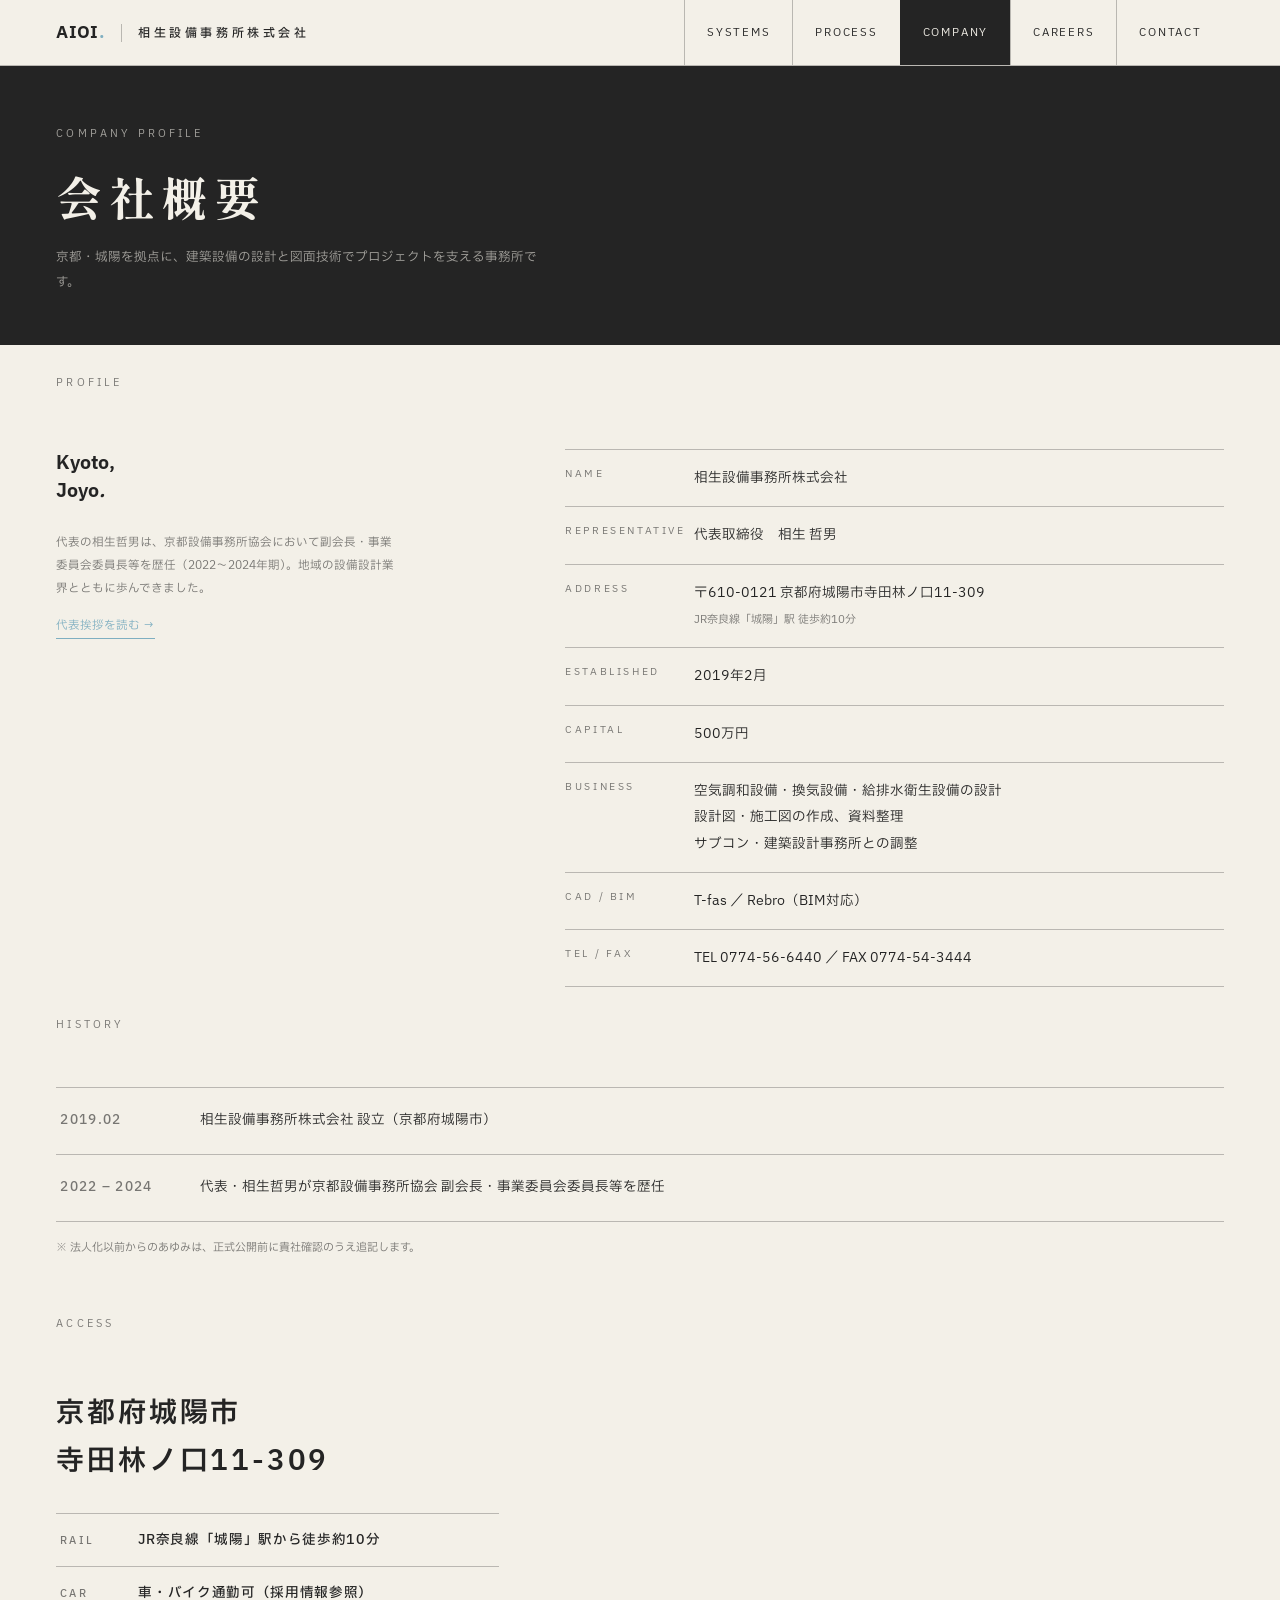
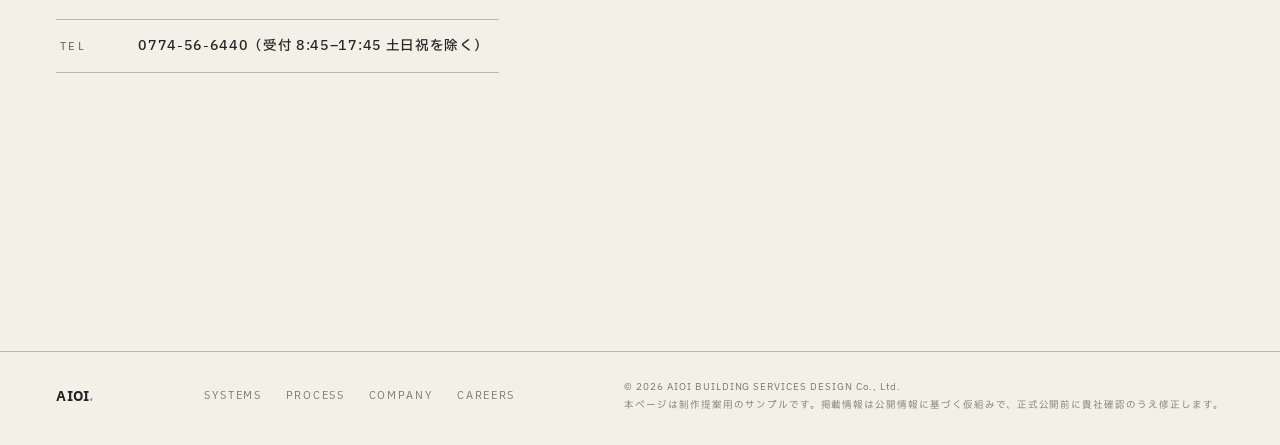
==== company.html @ e4b45ed7 "aioi-setsubi sample site v6.2" ====
<!DOCTYPE html>
<html lang="ja">
<head>
<meta charset="UTF-8">
<meta name="viewport" content="width=device-width, initial-scale=1.0">
<title>会社概要｜相生設備事務所株式会社（京都・城陽）</title>
<meta name="description" content="相生設備事務所株式会社の会社概要・あゆみ・アクセス。空調・換気・給排水衛生設備の設計、設計図・施工図の作成。京都府城陽市、JR奈良線 城陽駅 徒歩約10分。">
<link rel="preconnect" href="https://fonts.googleapis.com">
<link rel="preconnect" href="https://fonts.gstatic.com" crossorigin>
<link href="https://fonts.googleapis.com/css2?family=IBM+Plex+Sans+JP:wght@300;400;500;600;700&family=Shippori+Mincho+B1:wght@700;800&display=swap" rel="stylesheet">
<link rel="icon" href="data:image/svg+xml,%3Csvg xmlns=%27http://www.w3.org/2000/svg%27 viewBox=%270 0 32 32%27%3E%3Crect width=%2732%27 height=%2732%27 fill=%27%23242424%27/%3E%3Ctext x=%2716%27 y=%2722%27 font-family=%27Arial Black%27 font-size=%2716%27 font-weight=%27900%27 fill=%27%23f3f0e8%27 text-anchor=%27middle%27%3EA%3C/text%3E%3C/svg%3E">
<link rel="stylesheet" href="assets/css/style.css">
</head>
<body>

<header class="site-header">
  <a class="brand" href="index.html">
    <span class="brand__mark en">AIOI<i>.</i></span>
    <span class="brand__jp">相生設備事務所株式会社</span>
  </a>
  <nav class="gnav">
    <a href="index.html#systems">SYSTEMS</a>
    <a href="index.html#process">PROCESS</a>
    <a href="company.html" style="background:var(--graphite);color:var(--paper)">COMPANY</a>
    <a href="recruit.html">CAREERS</a>
    <a href="contact.html">CONTACT</a>
  </nav>
  <button class="burger" aria-label="メニュー"><span></span><span></span><span></span></button>
</header>

<!-- ============ ページヘッダー ============ -->
<section class="page-hero">
  <span class="lbl">Company profile</span>
  <h1>会社概要</h1>
  <p>京都・城陽を拠点に、建築設備の設計と図面技術でプロジェクトを支える事務所です。</p>
</section>

<!-- ============ 概要テーブル ============ -->
<section class="sec">
  <div class="sec__head">
    <span class="lbl">Profile</span>
  </div>
  <div class="company__cols" style="padding-top:clamp(30px,4.5vh,52px)">
    <div>
      <h3>Kyoto,<br>Joyo<i>.</i></h3>
      <p class="company__note">代表の相生哲男は、京都設備事務所協会において副会長・事業委員会委員長等を歴任（2022〜2024年期）。地域の設備設計業界とともに歩んできました。</p>
      <p class="company__note" style="margin-top:14px"><a href="message.html" class="tx-link">代表挨拶を読む →</a></p>
    </div>
    <table class="ctable">
      <tr><th>Name</th><td>相生設備事務所株式会社</td></tr>
      <tr><th>Representative</th><td>代表取締役　相生 哲男</td></tr>
      <tr><th>Address</th><td>〒610-0121 京都府城陽市寺田林ノ口11-309<br><small>JR奈良線「城陽」駅 徒歩約10分</small></td></tr>
      <tr><th>Established</th><td>2019年2月</td></tr>
      <tr><th>Capital</th><td>500万円</td></tr>
      <tr><th>Business</th><td>空気調和設備・換気設備・給排水衛生設備の設計<br>設計図・施工図の作成、資料整理<br>サブコン・建築設計事務所との調整</td></tr>
      <tr><th>CAD / BIM</th><td>T-fas ／ Rebro（BIM対応）</td></tr>
      <tr><th>Tel / Fax</th><td>TEL 0774-56-6440 ／ FAX 0774-54-3444</td></tr>
    </table>
  </div>
</section>

<!-- ============ あゆみ ============ -->
<section class="sec">
  <div class="sec__head">
    <span class="lbl">History</span>
  </div>
  <div class="history">
    <div><b>2019.02</b><span>相生設備事務所株式会社 設立（京都府城陽市）</span></div>
    <div><b>2022 – 2024</b><span>代表・相生哲男が京都設備事務所協会 副会長・事業委員会委員長等を歴任</span></div>
  </div>
  <p class="yoko__note">※ 法人化以前からのあゆみは、正式公開前に貴社確認のうえ追記します。</p>
</section>

<!-- ============ アクセス ============ -->
<section class="sec">
  <div class="sec__head">
    <span class="lbl">Access</span>
  </div>
  <div class="access">
    <div>
      <h3 class="access__ttl">京都府城陽市<br>寺田林ノ口11-309</h3>
      <div class="pos__list">
        <div><b>RAIL</b><span>JR奈良線「城陽」駅から徒歩約10分</span></div>
        <div><b>CAR</b><span>車・バイク通勤可（採用情報参照）</span></div>
        <div><b>TEL</b><span>0774-56-6440（受付 8:45–17:45 土日祝を除く）</span></div>
      </div>
    </div>
    <div class="access__map">
      <iframe src="https://www.google.com/maps?q=%E4%BA%AC%E9%83%BD%E5%BA%9C%E5%9F%8E%E9%99%BD%E5%B8%82%E5%AF%BA%E7%94%B0%E6%9E%97%E3%83%8E%E5%8F%A311-309&output=embed" loading="lazy" title="相生設備事務所株式会社 地図" referrerpolicy="no-referrer-when-downgrade"></iframe>
    </div>
  </div>
</section>

<footer class="site-footer">
  <span class="brand__mark en">AIOI<i>.</i></span>
  <nav>
    <a href="index.html#systems">SYSTEMS</a>
    <a href="index.html#process">PROCESS</a>
    <a href="company.html">COMPANY</a>
    <a href="recruit.html">CAREERS</a>
  </nav>
  <p class="copy">© 2026 AIOI BUILDING SERVICES DESIGN Co., Ltd.<br>本ページは制作提案用のサンプルです。掲載情報は公開情報に基づく仮組みで、正式公開前に貴社確認のうえ修正します。</p>
</footer>

<script src="assets/js/main.js" defer></script>
</body>
</html>
---- assets/css/style.css ----
/* =========================================================
   相生設備事務所株式会社 — v2 デザインシステム
   方向: Japanese Engineering × Swiss Editorial × BIM Visualization
   3色制約: Graphite / Warm White / Steel Blue（装飾色の追加禁止）
   詳細: .website-workflow/DESIGN_DIRECTION.md
   ========================================================= */
:root{
  --graphite:#242424;
  --paper:#f3f0e8;
  --steel:#7fafc1;
  --ink-60:rgba(36,36,36,.6);
  --ink-30:rgba(36,36,36,.28);
  --paper-60:rgba(243,240,232,.62);
  --paper-25:rgba(243,240,232,.22);
  --hair:1px solid var(--ink-30);
  --hair-dark:1px solid var(--paper-25);
  --pad:clamp(24px,4.4vw,64px);
  --sans:'IBM Plex Sans JP',sans-serif;
  --min:'Shippori Mincho B1',serif;
}
*{margin:0;padding:0;box-sizing:border-box}
html{scroll-behavior:smooth}
body{
  font-family:var(--sans);
  background:var(--paper); color:var(--graphite);
  -webkit-font-smoothing:antialiased;
}
a{text-decoration:none; color:inherit}
img{max-width:100%; display:block}
.en{font-family:var(--sans)}
.mono{font-family:var(--sans)}
.min{font-family:var(--min)}

/* マイクロラベル（無機質・等幅） */
.lbl{
  font-family:var(--sans);
  font-size:10.5px; letter-spacing:.3em; text-transform:uppercase;
  color:var(--ink-60);
}
.dark .lbl{color:var(--paper-60)}

/* =========================================================
   ヘッダー
   ========================================================= */
.site-header{
  position:sticky; top:0; z-index:60;
  background:var(--paper); border-bottom:var(--hair);
  display:flex; align-items:stretch; justify-content:space-between;
  padding:0 var(--pad);
}
.site-header .brand{
  display:flex; align-items:center; gap:16px; padding:20px 0;
}
.brand__mark{
  font-family:var(--sans); font-weight:700; font-size:17px; letter-spacing:.02em;
}
.brand__mark i{font-style:normal; color:var(--steel)}
.brand__jp{font-size:12px; font-weight:500; letter-spacing:.3em; border-left:var(--hair); padding-left:16px}
.gnav{display:flex; align-items:stretch}
.gnav a{
  display:flex; align-items:center; padding:0 22px;
  font-family:var(--sans); font-size:11px; letter-spacing:.16em;
  border-left:var(--hair);
  transition:background .25s,color .25s;
}
.gnav a:hover{background:var(--graphite); color:var(--paper)}
.burger{display:none}

/* =========================================================
   FV — 左巨大タイポ × 右BIMモデル
   ========================================================= */
.hero{
  background:var(--graphite); color:var(--paper);
  display:grid; grid-template-columns:minmax(0,53fr) minmax(0,47fr);
  min-height:min(92vh,860px); position:relative; overflow:hidden;
}
.hero__copy{
  padding:clamp(48px,7vh,84px) 0 40px var(--pad);
  display:flex; flex-direction:column; position:relative; z-index:2;
}
.hero__meta{display:flex; gap:28px; margin-bottom:auto}
.hero__meta span{font-family:var(--sans); font-size:10.5px; letter-spacing:.24em; color:var(--paper-60)}
.hero__title{
  font-family:var(--min); font-weight:700;
  font-size:clamp(36px,4.8vw,72px); line-height:1.42; letter-spacing:.14em;
  margin:18px 0 0;
}
.hero__title .line{display:block; overflow:hidden}
.hero__title .line>span{display:block; transform:translateY(112%); animation:lineUp 1s cubic-bezier(.16,.8,.24,1) forwards}
.hero__title .line:nth-child(1)>span{animation-delay:.15s}
.hero__title .line:nth-child(2)>span{animation-delay:.3s}
.hero__title .line:nth-child(3)>span{animation-delay:.45s}
.hero__title em{font-style:normal; color:var(--steel)}
.hero__desc{
  margin-top:20px; font-size:13px; line-height:2.1; color:var(--paper-60); max-width:34em;
  opacity:0; animation:rise .9s .95s cubic-bezier(.2,.6,.2,1) forwards;
}
.hero__links{
  margin-top:auto; padding-top:40px; display:flex; gap:44px;
  opacity:0; animation:rise .9s 1.1s cubic-bezier(.2,.6,.2,1) forwards;
}
.hero__links a{
  font-family:var(--sans); font-size:12px; letter-spacing:.2em;
  padding-bottom:8px; border-bottom:1px solid var(--paper);
  transition:color .25s,border-color .25s;
}
.hero__links a:hover{color:var(--steel); border-color:var(--steel)}
/* 右: BIMモデル */
.hero__model{
  position:relative; border-left:var(--hair-dark);
  display:flex; align-items:center; justify-content:center; overflow:hidden;
}
.hero__model img{
  width:112%; max-width:none; will-change:transform;
  transition:transform .25s ease-out;
}
.hero__model .cap{
  position:absolute; left:26px; bottom:22px;
  font-family:var(--sans); font-size:10px; letter-spacing:.26em;
  color:var(--paper-60); text-transform:uppercase;
}
/* レイヤーラベル（分解サイクル） */
.layers{
  position:absolute; right:26px; top:50%; transform:translateY(-50%);
  display:flex; flex-direction:column; gap:16px; text-align:right; z-index:3;
}
.layers span{
  font-family:var(--sans); font-size:10px; letter-spacing:.3em;
  color:var(--paper-25); transition:color .8s;
}
.layers span:nth-child(1){animation-delay:0s}
.layers span:nth-child(2){animation-delay:2s}
.layers span:nth-child(3){animation-delay:4s}
.layers span:nth-child(4){animation-delay:6s}
.layers span:nth-child(5){animation-delay:8s}
@keyframes layerOn{
  0%,18%{color:var(--steel)}
  22%,100%{color:var(--paper-25)}
}
@keyframes lineUp{to{transform:none}}
@keyframes rise{from{opacity:0; transform:translateY(24px)} to{opacity:1; transform:none}}

/* =========================================================
   マーキー（無機質データ帯）
   ========================================================= */
.marquee{
  border-bottom:var(--hair); overflow:hidden; white-space:nowrap;
  padding:16px 0; background:var(--paper);
}
.marquee__track{display:inline-block; animation:marq 36s linear infinite}
.marquee span{
  font-family:var(--sans); font-size:11.5px; letter-spacing:.3em;
  text-transform:uppercase; color:var(--ink-60); padding:0 34px;
}
.marquee i{font-style:normal; color:var(--steel)}
@keyframes marq{to{transform:translateX(-50%)}}

/* =========================================================
   セクション共通（編集レイアウト）
   ========================================================= */
.sec{padding:0 var(--pad)}
.sec__head{
  display:flex; justify-content:space-between; align-items:baseline;
  padding:30px 0 18px;
}

/* =========================================================
   SYSTEMS — カード廃止・巨大タイポ行
   ========================================================= */
.sysrow{
  display:grid; grid-template-columns:110px minmax(0,1fr) minmax(0,38%);
  gap:24px; align-items:baseline;
  padding:clamp(30px,4.5vh,52px) 0; border-bottom:var(--hair);
  position:relative; transition:background .3s,color .3s; cursor:default;
}
.sysrow .no{font-family:var(--sans); font-size:13px; letter-spacing:.14em; color:var(--ink-60); transition:color .3s}
.sysrow .name{min-width:0}
.sysrow .name b{
  display:block; font-family:var(--sans); font-weight:600;
  font-size:clamp(30px,4vw,58px); line-height:1.05; letter-spacing:.01em;
}
.sysrow .name > span{
  display:inline-block; margin-top:12px;
  font-family:var(--sans); font-weight:500; font-size:13.5px; letter-spacing:.3em;
}
.sysrow .desc{font-size:13px; line-height:2.05; color:var(--ink-60); transition:color .3s}
.sysrow:hover{background:var(--graphite); color:var(--paper)}
.sysrow:hover .no{color:var(--steel)}
.sysrow:hover .desc{color:var(--paper-60)}
/* hover時の系統線 */
.sysrow svg{
  position:absolute; right:calc(38% + 40px); top:50%; transform:translateY(-50%);
  width:180px; height:60px; opacity:0; transition:opacity .35s;
  pointer-events:none;
}
.sysrow:hover svg{opacity:1}
.sysrow svg path,.sysrow svg circle{fill:none; stroke:var(--steel); stroke-width:1.3}

/* =========================================================
   FACTS — 無機質データグリッド（黒帯）
   ========================================================= */
.facts{background:var(--graphite); color:var(--paper)}
.facts__grid{
  display:grid; grid-template-columns:repeat(4,1fr);
}
.fact{
  border-right:var(--hair-dark); padding:clamp(30px,4.5vh,50px) 26px clamp(34px,5vh,56px) 0;
  margin-right:26px;
}
.fact:last-child{border-right:none; margin-right:0}
.fact .k{font-family:var(--sans); font-size:10px; letter-spacing:.3em; text-transform:uppercase; color:var(--paper-60)}
.fact .v{
  margin-top:22px; font-family:var(--sans); font-weight:600;
  font-size:clamp(22px,2.2vw,32px); line-height:1.15; letter-spacing:0;
}
.fact .v i{font-style:normal; color:var(--steel)}
.fact .s{margin-top:12px; font-size:11.5px; line-height:1.9; color:var(--paper-60)}

/* =========================================================
   POSITION — 連携図（モノクロ罫線）
   ========================================================= */
.pos{padding-bottom:clamp(50px,7vh,90px)}
.pos__cols{display:grid; grid-template-columns:minmax(0,1fr) minmax(0,1fr); gap:70px; padding-top:clamp(34px,5vh,60px)}
.pos__text h3{
  font-family:var(--sans); font-weight:600;
  font-size:clamp(24px,2.4vw,34px); letter-spacing:.1em; line-height:1.7;
}
.pos__text p{margin-top:22px; font-size:13px; line-height:2.15; color:var(--ink-60); max-width:36em}
.pos__list{margin-top:34px}
.pos__list div{
  display:flex; gap:22px; align-items:baseline;
  border-top:var(--hair); padding:16px 4px;
}
.pos__list div:last-child{border-bottom:var(--hair)}
.pos__list b{font-family:var(--sans); font-weight:500; font-size:10.5px; letter-spacing:.2em; color:var(--ink-60); width:56px; flex:none}
.pos__list span{font-size:13.5px; font-weight:500; letter-spacing:.05em}
/* diagram */
.diagram{padding-top:8px}
.diagram__row{display:flex; align-items:center; justify-content:center}
.diagram__node{
  border:var(--hair); padding:15px 24px; white-space:nowrap;
  font-family:var(--sans); font-size:11px; letter-spacing:.14em; color:var(--ink-60);
}
.diagram__node--main{
  border:1.5px solid var(--graphite); color:var(--graphite);
  font-family:var(--sans); font-weight:600; font-size:15px; letter-spacing:.1em;
  padding:22px 30px;
}
.diagram__node--main small{
  display:block; font-family:var(--sans); font-weight:400; font-size:9px;
  letter-spacing:.24em; color:var(--steel); margin-top:8px; text-transform:uppercase;
}
.diagram__wire-v{width:1px; height:40px; background:var(--ink-30); margin:0 auto; position:relative}
.diagram__wire-h{flex:1; max-width:96px; height:1px; background:var(--ink-30); position:relative}
.diagram__wire-v::after,.diagram__wire-h::after{
  content:""; position:absolute; width:7px; height:7px; border-radius:50%; background:var(--steel);
}
.diagram__wire-v::after{left:-3px; bottom:-3.5px}
.diagram__wire-h::after{right:-3.5px; top:-3px}
.diagram__wire-h.rev::after{left:-3.5px; right:auto}

/* =========================================================
   PHOTO BAND — 詩的コピーはサイトでここ1箇所だけ
   ========================================================= */
.band{
  position:relative; min-height:520px; display:flex; align-items:flex-end;
  background:
    linear-gradient(15deg, rgba(36,36,36,.82) 0%, rgba(36,36,36,.35) 55%, rgba(36,36,36,.15) 100%),
    url('../img/school-gym.jpg') center/cover no-repeat var(--graphite);
  color:var(--paper);
}
.band__inner{padding:0 var(--pad) clamp(44px,6vh,70px)}
.band__inner .lbl{color:var(--paper-60)}
.band h2{
  margin-top:20px; font-family:var(--min); font-weight:800;
  font-size:clamp(26px,3.3vw,46px); line-height:1.65; letter-spacing:.06em;
}
.band h2 i{font-style:normal; color:var(--steel)}
.band p{margin-top:16px; font-size:12.5px; line-height:2; color:var(--paper-60); max-width:44em}

/* =========================================================
   COMPANY — 編集テーブル
   ========================================================= */
.company{padding-bottom:clamp(50px,7vh,90px)}
.company__cols{display:grid; grid-template-columns:minmax(0,2fr) minmax(0,3fr); gap:70px; padding-top:clamp(34px,5vh,60px)}
.company h3{
  font-family:var(--sans); font-weight:600;
  font-size:clamp(24px,2.8vw,40px); line-height:1.15; letter-spacing:.01em;
}
.company h3 i{font-style:normal; color:var(--steel)}
.company__note{margin-top:26px; font-size:11.5px; line-height:2; color:var(--ink-60); max-width:30em}
.ctable{width:100%; border-collapse:collapse}
.ctable tr{border-bottom:var(--hair)}
.ctable tr:first-child{border-top:var(--hair)}
.ctable th{
  text-align:left; width:12em; padding:16px 8px 16px 0; vertical-align:top;
  font-family:var(--sans); font-weight:400; font-size:10px; letter-spacing:.26em;
  text-transform:uppercase; color:var(--ink-60);
}
.ctable td{padding:15px 0; font-size:13.5px; line-height:1.95}
.ctable td small{color:var(--ink-60); font-size:11px}

/* =========================================================
   RECRUIT BRIDGE — 巨大数字（黒帯・steelのみ）
   ========================================================= */
.recruit-b{background:var(--graphite); color:var(--paper)}
.recruit-b__inner{
  display:grid; grid-template-columns:minmax(0,3fr) minmax(0,2fr); gap:60px;
  align-items:end; padding:clamp(44px,6vh,74px) 0 clamp(48px,7vh,84px);
}
.big-stat b{
  display:block; font-family:var(--sans); font-weight:300;
  font-size:clamp(60px,7vw,104px); line-height:1; letter-spacing:.02em;
}
.big-stat b i{font-style:normal; color:var(--steel)}
.big-stat em{
  font-style:normal; display:block; margin-top:10px;
  font-size:12px; letter-spacing:.34em; color:var(--paper-60);
}
.big-stat > span{
  display:block; margin-top:18px; font-family:var(--sans); font-weight:500;
  font-size:15px; letter-spacing:.24em;
}
.recruit-b__side .row{
  display:flex; justify-content:space-between; align-items:baseline;
  border-top:var(--hair-dark); padding:15px 2px;
}
.recruit-b__side .row:last-of-type{border-bottom:var(--hair-dark)}
.recruit-b__side .row b{font-family:var(--sans); font-weight:500; font-size:14px; letter-spacing:.06em}
.recruit-b__side .row span{font-size:11px; color:var(--paper-60); letter-spacing:.14em}
.recruit-b__side a{
  display:inline-block; margin-top:30px;
  font-family:var(--sans); font-size:12px; letter-spacing:.2em;
  border-bottom:1px solid var(--steel); color:var(--steel); padding-bottom:8px;
}
.recruit-b__side a:hover{color:var(--paper); border-color:var(--paper)}

/* =========================================================
   CONTACT + FOOTER
   ========================================================= */
.contact{padding-bottom:clamp(50px,7vh,80px)}
.contact__inner{display:flex; justify-content:space-between; align-items:flex-end; gap:50px; flex-wrap:wrap; padding-top:clamp(34px,5vh,60px)}
.contact h3{
  font-family:var(--sans); font-weight:600;
  font-size:clamp(26px,3vw,40px); letter-spacing:.08em; line-height:1.6;
}
.contact .tel{
  font-family:var(--sans); font-weight:600; font-size:clamp(30px,3.6vw,50px); letter-spacing:.02em;
}
.contact .tel-sub{margin-top:12px; font-family:var(--sans); font-size:10.5px; letter-spacing:.2em; color:var(--ink-60); line-height:2.1}
.site-footer{
  border-top:var(--hair); padding:26px var(--pad) 30px;
  display:flex; justify-content:space-between; align-items:center; gap:22px; flex-wrap:wrap;
}
.site-footer .brand__mark{font-size:14px}
.site-footer nav{display:flex; gap:24px}
.site-footer nav a{font-family:var(--sans); font-size:10.5px; letter-spacing:.16em; color:var(--ink-60)}
.site-footer nav a:hover{color:var(--graphite)}
.site-footer .copy{font-size:9.5px; letter-spacing:.1em; color:var(--ink-60); line-height:1.9}

/* =========================================================
   RECRUIT ページ
   ========================================================= */
.r-hero{
  background:var(--graphite); color:var(--paper);
  padding:clamp(48px,7vh,84px) var(--pad) clamp(56px,8vh,90px); position:relative; overflow:hidden;
}
.r-hero .hero__meta{margin-bottom:34px}
.r-hero h1{
  font-family:var(--min); font-weight:700;
  font-size:clamp(30px,4.6vw,58px); line-height:1.5; letter-spacing:.12em;
}
.r-hero h1 .line{display:block; overflow:hidden}
.r-hero h1 .line>span{display:block; transform:translateY(112%); animation:lineUp 1s cubic-bezier(.16,.8,.24,1) forwards}
.r-hero h1 .line:nth-child(1)>span{animation-delay:.15s}
.r-hero h1 .line:nth-child(2)>span{animation-delay:.3s}
.r-hero h1 i{font-style:normal; color:var(--steel)}
.r-hero .desc{margin-top:18px; font-size:13px; line-height:2.1; color:var(--paper-60); max-width:38em; opacity:0; animation:rise .9s .85s forwards}
.r-hero .hero__links{margin-top:44px; padding-top:0}
/* 1日の流れ */
.day{display:grid; grid-template-columns:minmax(0,1fr) minmax(0,1fr); gap:70px; padding:clamp(34px,5vh,60px) 0 clamp(50px,7vh,90px)}
.dayline{position:relative; padding-left:30px}
.dayline::before{content:""; position:absolute; left:6px; top:8px; bottom:8px; width:1px; background:var(--ink-30)}
.day-item{position:relative; padding-bottom:36px}
.day-item:last-child{padding-bottom:0}
.day-item::before{content:""; position:absolute; left:-27px; top:7px; width:7px; height:7px; border-radius:50%; background:var(--steel)}
.day-item time{font-family:var(--sans); font-weight:500; font-size:13px; letter-spacing:.12em; color:var(--steel)}
.day-item h4{margin-top:7px; font-size:15px; font-weight:700; letter-spacing:.05em}
.day-item p{margin-top:7px; font-size:12px; line-height:1.95; color:var(--ink-60); max-width:34em}
.day .photo{position:sticky; top:100px}
.day .photo img{border:var(--hair)}
.day .photo figcaption{margin-top:12px; font-family:var(--sans); font-size:10px; letter-spacing:.2em; color:var(--ink-60); line-height:1.9}
/* 巨大数字グリッド */
.numbers{background:var(--graphite); color:var(--paper)}
.numbers__grid{display:grid; grid-template-columns:repeat(2,1fr)}
.nstat{
  padding:clamp(36px,5vh,58px) 30px clamp(38px,5.5vh,60px) 0;
  border-right:var(--hair-dark); border-bottom:var(--hair-dark); margin-right:30px;
}
.nstat:nth-child(2n){border-right:none; margin-right:0}
.nstat:nth-last-child(-n+2){border-bottom:none}
.nstat .k{font-family:var(--sans); font-size:10px; letter-spacing:.3em; text-transform:uppercase; color:var(--paper-60)}
.nstat b{
  display:block; margin-top:18px; font-family:var(--sans); font-weight:300;
  font-size:clamp(36px,4.8vw,72px); line-height:1.05; letter-spacing:.02em;
}
.nstat b i{font-style:normal; color:var(--steel)}
.nstat b i.unit{font-size:.4em; letter-spacing:.1em}
.nstat > span{display:block; margin-top:14px; font-size:12px; letter-spacing:.14em; color:var(--paper-60)}
/* 環境（罫線行） */
.envrow{
  display:grid; grid-template-columns:80px minmax(0,1fr) minmax(0,44%);
  gap:24px; align-items:baseline; padding:22px 0; border-bottom:var(--hair);
  transition:padding-left .3s;
}
.envrow:hover{padding-left:12px}
.envrow b{font-family:var(--sans); font-weight:500; font-size:10.5px; letter-spacing:.2em; color:var(--steel)}
.envrow h4{font-size:15px; font-weight:700; letter-spacing:.05em}
.envrow p{font-size:12px; line-height:1.95; color:var(--ink-60)}
/* belief band */
.band--desk{
  background:
    linear-gradient(15deg, rgba(36,36,36,.85) 0%, rgba(36,36,36,.4) 60%, rgba(36,36,36,.2) 100%),
    url('../img/dusk-street.jpg') center/cover no-repeat var(--graphite);
}
/* 募集要項 */
.yoko{padding-bottom:clamp(40px,5vh,60px)}
.yoko .ctable{margin-top:clamp(30px,4.5vh,50px)}
.yoko__note{margin-top:20px; font-size:11px; color:var(--ink-60); line-height:1.9}
.yoko__cta{margin-top:36px; display:flex; align-items:center; gap:34px}
.yoko__cta a{
  font-family:var(--sans); font-size:12.5px; letter-spacing:.2em;
  background:var(--graphite); color:var(--paper); padding:18px 42px;
  transition:background .25s;
}
.yoko__cta a:hover{background:var(--steel); color:var(--graphite)}
.yoko__cta span{font-family:var(--sans); font-size:11px; letter-spacing:.12em; color:var(--ink-60)}

/* =========================================================
   スクロールリビール（JS付与 / JS無しでは全表示）
   ========================================================= */
.reveal{opacity:0; transform:translateY(24px); transition:opacity .85s cubic-bezier(.2,.6,.2,1), transform .85s cubic-bezier(.2,.6,.2,1)}
.reveal.in{opacity:1; transform:none}
.reveal .diagram__wire-h{transform:scaleX(0); transform-origin:left center; transition:transform .8s .5s}
.reveal .diagram__wire-h.rev{transform-origin:right center}
.reveal .diagram__wire-v{transform:scaleY(0); transform-origin:top center; transition:transform .8s .35s}
.reveal.in .diagram__wire-h,.reveal.in .diagram__wire-v{transform:none}

@media (prefers-reduced-motion:reduce){
  *,*::before,*::after{animation-duration:.01ms !important; animation-delay:0s !important; transition-duration:.01ms !important}
  .hero__title .line>span,.r-hero h1 .line>span{transform:none}
  .hero__desc,.hero__links,.r-hero .desc{opacity:1}
}

/* =========================================================
   レスポンシブ
   ========================================================= */
@media (max-width:1080px){
  .hero{grid-template-columns:1fr; min-height:0}
  .hero__model{border-left:none; border-top:var(--hair-dark); min-height:380px}
  .facts__grid{grid-template-columns:1fr 1fr}
  .fact{border-bottom:var(--hair-dark)}
  .fact:nth-child(2n){border-right:none; margin-right:0}
  .fact:nth-last-child(-n+2){border-bottom:none}
  .pos__cols,.company__cols,.day{grid-template-columns:1fr; gap:46px}
  .day .photo{position:static; order:-1}
  .recruit-b__inner{grid-template-columns:1fr; gap:44px; align-items:start}
  .sysrow{grid-template-columns:70px minmax(0,1fr)}
  .sysrow .desc{grid-column:2}
  .sysrow svg{display:none}
}
@media (max-width:760px){
  .brand__jp{display:none}
  .gnav{display:none}
  .burger{display:flex; flex-direction:column; gap:5px; background:none; border:none; padding:4px; align-self:center}
  .burger span{display:block; width:24px; height:2px; background:var(--graphite)}
  .hero__meta{flex-wrap:wrap; gap:10px 20px}
  .layers{display:none}
  .numbers__grid{grid-template-columns:1fr}
  .nstat{border-right:none; margin-right:0; border-bottom:var(--hair-dark)}
  .nstat:nth-last-child(-n+2){border-bottom:var(--hair-dark)}
  .nstat:last-child{border-bottom:none}
  .envrow{grid-template-columns:56px minmax(0,1fr)}
  .envrow p{grid-column:2}
  .sec__head{flex-direction:column; gap:8px; align-items:flex-start}
  .band{min-height:420px}
}

/* SP: 連携ダイアグラムの縮小（v2移植漏れ対応） */
@media (max-width:760px){
  .diagram__node{padding:9px 10px; font-size:9px; letter-spacing:.04em}
  .diagram__node--main{padding:12px 14px; font-size:12px}
  .diagram__node--main small{font-size:8px; letter-spacing:.14em}
  .diagram__wire-h{max-width:20px}
  .diagram{overflow-x:auto; -webkit-overflow-scrolling:touch}
}

/* =========================================================
   FV v3 — 一枚の3D空間（左右分割の廃止）
   ========================================================= */
.hero{display:block; position:relative; min-height:min(94vh,880px); overflow:hidden}
.hero__bg{position:absolute; inset:0; overflow:hidden; z-index:0}
.hero__bg img{width:100%; height:100%; object-fit:cover; opacity:.5}
.hero__bg canvas{position:absolute; inset:0}
/* 左側だけ沈めるグラデ（テキスト可読層。粒子はこの下を通る） */
.hero__grade{
  position:absolute; inset:0; z-index:1; pointer-events:none;
  background:linear-gradient(93deg,
    rgba(36,36,36,.96) 0%, rgba(36,36,36,.82) 30%,
    rgba(36,36,36,.42) 55%, rgba(36,36,36,.05) 74%, rgba(36,36,36,0) 100%);
}
.hero__copy{
  position:relative; z-index:2; max-width:960px;
  padding:clamp(48px,7vh,84px) var(--pad) clamp(48px,7vh,72px);
  min-height:min(94vh,880px); display:flex; flex-direction:column;
}
.hero__title{font-size:clamp(36px,4.8vw,72px)}
.layers{z-index:2}
.hero__cap{
  position:absolute; z-index:2; left:auto; right:var(--pad); bottom:24px;
  font-family:var(--sans); font-size:10px; letter-spacing:.26em;
  color:var(--paper-25); text-transform:uppercase;
}
@media (max-width:1080px){
  .hero{min-height:0}
  .hero__copy{min-height:0; padding-bottom:120px}
  .hero__grade{background:linear-gradient(180deg, rgba(36,36,36,.9) 0%, rgba(36,36,36,.62) 55%, rgba(36,36,36,.3) 100%)}
}
@media (max-width:760px){
  .hero__cap{display:none}
}

/* DRAWINGステートの紙モード（JSが .is-paper を付与） */
.hero.is-paper .layers span{color:rgba(36,36,36,.3)}
.hero.is-paper .hero__cap{color:rgba(36,36,36,.45)}

/* =========================================================
   v5 — SP専用レイアウト（PC縦積みの廃止 / 2026-07-04）
   ========================================================= */
@media (max-width:760px){
  /* FV: 上コピー → 中3D → 下説明。オーバーレイをやめ粒子を主役ブロックに */
  .hero{display:flex; flex-direction:column; min-height:0}
  .hero__copy{display:contents}
  .hero__grade{display:none}
  .hero .hero__meta{order:1; padding:30px var(--pad) 0}
  .hero .hero__title{order:2; padding:20px var(--pad) 0; margin:0; font-size:clamp(29px,8.4vw,40px)}
  .hero .hero__bg{order:3; position:relative; inset:auto; height:46vh; min-height:300px; margin-top:10px}
  .hero .hero__desc{order:4; margin:8px 0 0; padding:0 var(--pad)}
  .hero .hero__links{order:5; margin:0; padding:30px var(--pad) 42px; gap:30px; flex-wrap:wrap}

  /* SERVICES: 1画面1系統（会社パンフ縦積みの禁止） */
  .sysrow{
    display:flex; flex-direction:column; justify-content:center;
    min-height:74vh; padding:0; border-bottom:var(--hair);
  }
  .sysrow .no{font-size:12px}
  .sysrow .name{margin-top:16px}
  .sysrow .name > span{display:block; margin-top:18px}
  .sysrow .desc{grid-column:auto; margin-top:26px; max-width:30em}
  .sysrow:hover{background:transparent; color:inherit}
  .sysrow:hover .no,.sysrow:hover .desc{color:var(--ink-60)}

  /* COMPANY: 表の縦積み感を消す（項目名を小さく上に、値を主役に） */
  .company__cols{gap:36px}
  .ctable,.ctable tbody,.ctable tr,.ctable th,.ctable td{display:block}
  .ctable tr{border-bottom:var(--hair); padding:16px 0}
  .ctable tr:first-child{border-top:var(--hair)}
  .ctable th{width:auto; padding:0 0 6px}
  .ctable td{padding:0}

  /* FACTS: 1列で1メッセージずつ */
  .facts__grid{grid-template-columns:1fr}
  .fact{border-right:none; margin-right:0; padding-right:0}
  .fact:nth-last-child(-n+2){border-bottom:var(--hair-dark)}
  .fact:last-child{border-bottom:none}
}


/* =========================================================
   v5.1 — 写真投入（duotone統一 / recruit分割FV / company写真）
   ========================================================= */
/* 写真の統一トーン: グレースケール + steel控えめティント（3色システム維持） */
.duo{position:relative; overflow:hidden; background:var(--graphite)}
.duo img{width:100%; height:100%; object-fit:cover; filter:grayscale(1) contrast(1.06) brightness(.94)}
.duo::after{
  content:""; position:absolute; inset:0; pointer-events:none;
  background:var(--steel); mix-blend-mode:color; opacity:.35;
}

/* recruit FV: 左コピー / 右写真の分割 */
.r-hero{display:grid; grid-template-columns:minmax(0,11fr) minmax(0,9fr); padding:0}
.r-hero__copy{
  padding:clamp(48px,7vh,84px) clamp(28px,4vw,60px) clamp(56px,8vh,90px) var(--pad);
  display:flex; flex-direction:column; justify-content:center;
}
.r-hero__ph{margin:0; min-height:460px; border-left:var(--hair-dark); opacity:0; animation:rise .9s .5s forwards}
@media (max-width:1080px){
  .r-hero{grid-template-columns:1fr}
  .r-hero__ph{min-height:0; height:42vh; border-left:none; border-top:var(--hair-dark)}
}

/* index COMPANY: 街並み写真 */
.company__ph{margin:34px 0 0; aspect-ratio:4/3}
.company__ph figcaption{
  position:absolute; left:14px; bottom:12px; z-index:1;
  color:var(--paper-60); font-size:9.5px;
}

/* =========================================================
   v5.2 — 下層ページ（会社概要 / 代表挨拶）
   ========================================================= */
.page-hero{
  background:var(--graphite); color:var(--paper);
  padding:clamp(44px,6vh,72px) var(--pad) clamp(40px,5.5vh,64px);
}
.page-hero .lbl{color:var(--paper-60)}
.page-hero h1{
  margin-top:18px; font-family:var(--min); font-weight:700;
  font-size:clamp(28px,3.6vw,46px); letter-spacing:.14em; line-height:1.5;
}
.page-hero p{margin-top:14px; font-size:12.5px; line-height:2; color:var(--paper-60); max-width:40em}
.tx-link{border-bottom:1px solid var(--steel); color:var(--steel); padding-bottom:4px}
.tx-link:hover{color:var(--graphite); border-color:var(--graphite)}

/* あゆみ */
.history{padding-top:clamp(26px,4vh,44px)}
.history div{display:flex; gap:30px; align-items:baseline; border-top:var(--hair); padding:20px 4px}
.history div:last-child{border-bottom:var(--hair)}
.history b{font-family:var(--sans); font-weight:500; font-size:13px; letter-spacing:.1em; color:var(--ink-60); width:110px; flex:none}
.history span{font-size:13.5px; line-height:1.9}
.history + .yoko__note{margin-top:16px; padding-bottom:clamp(20px,3vh,34px)}

/* アクセス */
.access{
  display:grid; grid-template-columns:minmax(0,2fr) minmax(0,3fr); gap:60px;
  padding:clamp(30px,4.5vh,52px) 0 clamp(50px,7vh,84px);
}
.access__ttl{font-weight:600; font-size:clamp(20px,2.2vw,28px); letter-spacing:.1em; line-height:1.7}
.access .pos__list{margin-top:28px}
.access__map iframe{width:100%; aspect-ratio:4/3; border:0; display:block}

/* 代表挨拶 */
.msg{
  display:grid; grid-template-columns:minmax(0,3fr) minmax(0,2fr); gap:70px;
  padding:clamp(38px,5.5vh,64px) 0 clamp(46px,6.5vh,76px);
}
.msg__body h2{font-weight:600; font-size:clamp(21px,2.4vw,30px); letter-spacing:.1em; line-height:1.8}
.msg__body p{margin-top:24px; font-size:13.5px; line-height:2.35; max-width:38em}
.msg__sign{margin-top:40px; display:flex; flex-direction:column; gap:10px}
.msg__sign b{font-weight:600; font-size:16px; letter-spacing:.14em}
.msg__side figure{aspect-ratio:4/5; margin:0}
.msg__profile{margin-top:26px; border-top:var(--hair); padding-top:18px}
.msg__profile p{margin-top:10px; font-size:12px; line-height:2.1; color:var(--ink-60)}
.duo figcaption{position:absolute; left:14px; bottom:12px; z-index:1; color:var(--paper-60); font-size:9.5px}

@media (max-width:1080px){
  .access,.msg{grid-template-columns:1fr; gap:44px}
  .msg__side figure{aspect-ratio:16/10}
}


/* =========================================================
   v5.4 — お問い合わせページ
   ========================================================= */
.cgrid{
  display:grid; grid-template-columns:minmax(0,2fr) minmax(0,3fr); gap:70px;
  padding:clamp(36px,5vh,60px) 0 clamp(50px,7vh,84px);
}
.cform{display:flex; flex-direction:column; gap:22px; margin-top:18px}
.cform label{display:block; font-size:12px; font-weight:500; letter-spacing:.12em; color:var(--ink-60)}
.cform .req{
  display:inline-block; margin-left:10px; padding:2px 8px;
  font-size:9.5px; letter-spacing:.18em; color:var(--steel); border:1px solid var(--steel);
}
.cform input,.cform textarea{
  display:block; width:100%; margin-top:10px; padding:13px 14px;
  font-family:var(--sans); font-size:14px; color:var(--graphite);
  background:transparent; border:var(--hair); border-radius:0; outline:none;
  transition:border-color .25s;
}
.cform input:focus,.cform textarea:focus{border-color:var(--steel)}
.cform textarea{resize:vertical}
.cform button{
  align-self:flex-start; margin-top:6px; cursor:pointer;
  font-family:var(--sans); font-size:12.5px; letter-spacing:.2em;
  background:var(--graphite); color:var(--paper); border:none; padding:18px 52px;
  transition:background .25s;
}
.cform button:hover{background:var(--steel); color:var(--graphite)}
.cform__note{font-size:11px; line-height:1.9; color:var(--ink-60)}
@media (max-width:1080px){
  .cgrid{grid-template-columns:1fr; gap:46px}
}


/* =========================================================
   v6 — 総評対応（コピー削減 / 組版精度 / 青一点 / 工程タイポ / 70:30帯）
   ========================================================= */
/* HEROの青はこの1点だけ */
.hero__tag{
  margin-top:auto; padding-top:34px;
  font-size:11px; font-weight:500; letter-spacing:.32em;
  text-transform:uppercase; color:var(--steel);
}
.hero__meta{margin-bottom:0}
.hero__tag + .hero__title{margin-top:16px}

/* SYSTEMS: 巨大文字→情報組版 */
.sysrow{grid-template-columns:110px minmax(0,1fr) minmax(0,42%); cursor:default}
.sysrow .name b{
  display:block; font-family:var(--sans); font-weight:600;
  font-size:clamp(30px,3.8vw,54px); line-height:1.1; letter-spacing:.01em;
}
.sysrow .name > span{display:block; margin-top:10px; font-size:12px; letter-spacing:.28em; color:var(--ink-60)}
.sysrow:hover{background:transparent; color:inherit}
.sysrow:hover .no,.sysrow:hover .desc{color:var(--ink-60)}

/* PROCESS: 工程タイポ（図解廃止） */
.proc{padding-top:6px}
.proc div{
  display:flex; align-items:baseline; gap:26px;
  border-top:var(--hair); padding:24px 4px;
}
.proc div:last-child{border-bottom:var(--hair)}
.proc b{
  font-weight:300; font-size:clamp(28px,3.2vw,46px); letter-spacing:.02em;
  text-transform:uppercase; flex:none;
}
.proc span{font-size:11.5px; letter-spacing:.2em; color:var(--ink-60); margin-left:auto}

/* FEATURED SECTOR: 写真70 / 白30 の編集分離 */
.feat{display:grid; grid-template-columns:minmax(0,3fr) minmax(0,2fr); background:var(--paper)}
.feat__ph{margin:0; overflow:hidden}
.feat__ph img{width:100%; height:100%; object-fit:cover; display:block; min-height:520px}
.feat__tx{
  padding:clamp(40px,6vh,70px) var(--pad) clamp(40px,6vh,70px) clamp(28px,3vw,48px);
  display:flex; flex-direction:column; justify-content:flex-end;
}
.feat__tx h2{
  margin-top:22px; font-family:var(--min); font-weight:800;
  font-size:clamp(22px,2.2vw,32px); line-height:1.8; letter-spacing:.06em;
}
.feat__tx p{margin-top:18px; font-size:12px; line-height:2.1; color:var(--ink-60)}

/* COMPANY: 拠点表記の縮小 + 代表経歴の前出し */
.company__base{
  font-weight:600; font-size:clamp(24px,2.6vw,40px); letter-spacing:.04em;
  line-height:1.4; text-transform:uppercase;
}
.company__exp{margin-top:30px; border-top:var(--hair); padding-top:18px}
.company__exp p{margin-top:10px; font-size:12.5px; line-height:2; color:var(--ink-60)}

/* CAREERS: 黒全面・巨大数字の廃止 */
.careers{padding-bottom:clamp(44px,6vh,70px)}
.careers__inner{
  display:grid; grid-template-columns:minmax(0,2fr) minmax(0,3fr); gap:70px;
  padding-top:clamp(30px,4.5vh,52px);
}
.careers__inner h3{font-weight:600; font-size:clamp(26px,3vw,40px); letter-spacing:.06em; line-height:1.65}
.careers__rows div{
  display:flex; justify-content:space-between; align-items:baseline;
  border-top:var(--hair); padding:16px 4px;
}
.careers__rows div:last-child{border-bottom:var(--hair)}
.careers__rows b{font-weight:600; font-size:15px; letter-spacing:.06em}
.careers__rows span{font-size:11.5px; letter-spacing:.12em; color:var(--ink-60)}
.careers__link{margin-top:28px; font-size:12.5px}

@media (max-width:1080px){
  .feat{grid-template-columns:1fr}
  .feat__ph img{min-height:340px; max-height:52vh}
  .careers__inner{grid-template-columns:1fr; gap:36px}
}
@media (max-width:760px){
  .hero .hero__tag{order:2; padding:26px var(--pad) 0; margin:0}
  .hero .hero__title{order:2}
  .proc b{font-size:clamp(26px,7.4vw,34px); font-weight:300}
  .sysrow .name b{font-size:clamp(38px,10.5vw,50px)}
  .sysrow .desc{max-width:30em}
}


/* =========================================================
   v6.2 — デザインv5系へ復帰（文言は現行維持）+ SP余白調整
   ========================================================= */
/* CAREERS: v5の黒帯に戻す（中身は現行の要約行） */
.careers{background:var(--graphite); color:var(--paper)}
.careers .sec__head .lbl{color:var(--paper-60)}
.careers__rows div{border-top:var(--hair-dark)}
.careers__rows div:last-child{border-bottom:var(--hair-dark)}
.careers__rows span{color:var(--paper-60)}
.careers{padding-top:0; margin-top:clamp(40px,6vh,70px)}
.careers .careers__inner{padding-bottom:clamp(40px,6vh,64px)}

/* SP余白の修正: SERVICESの1画面1項目(74vh)が短文化で空白過多 → 詰める */
@media (max-width:760px){
  .sysrow{min-height:0; padding:44px 0}
  .sysrow .name{margin-top:12px}
  .sysrow .desc{margin-top:18px}
  .sec__head{padding:26px 0 6px}
  .pos__cols{gap:36px}
  .careers{margin-top:36px}
  .careers__inner{gap:28px; padding-top:22px}
  .contact__inner{gap:30px; padding-top:18px}
  .company__cols{gap:30px}
  .band{min-height:0; padding:56px 0}
  .band__inner{padding-bottom:0}
}
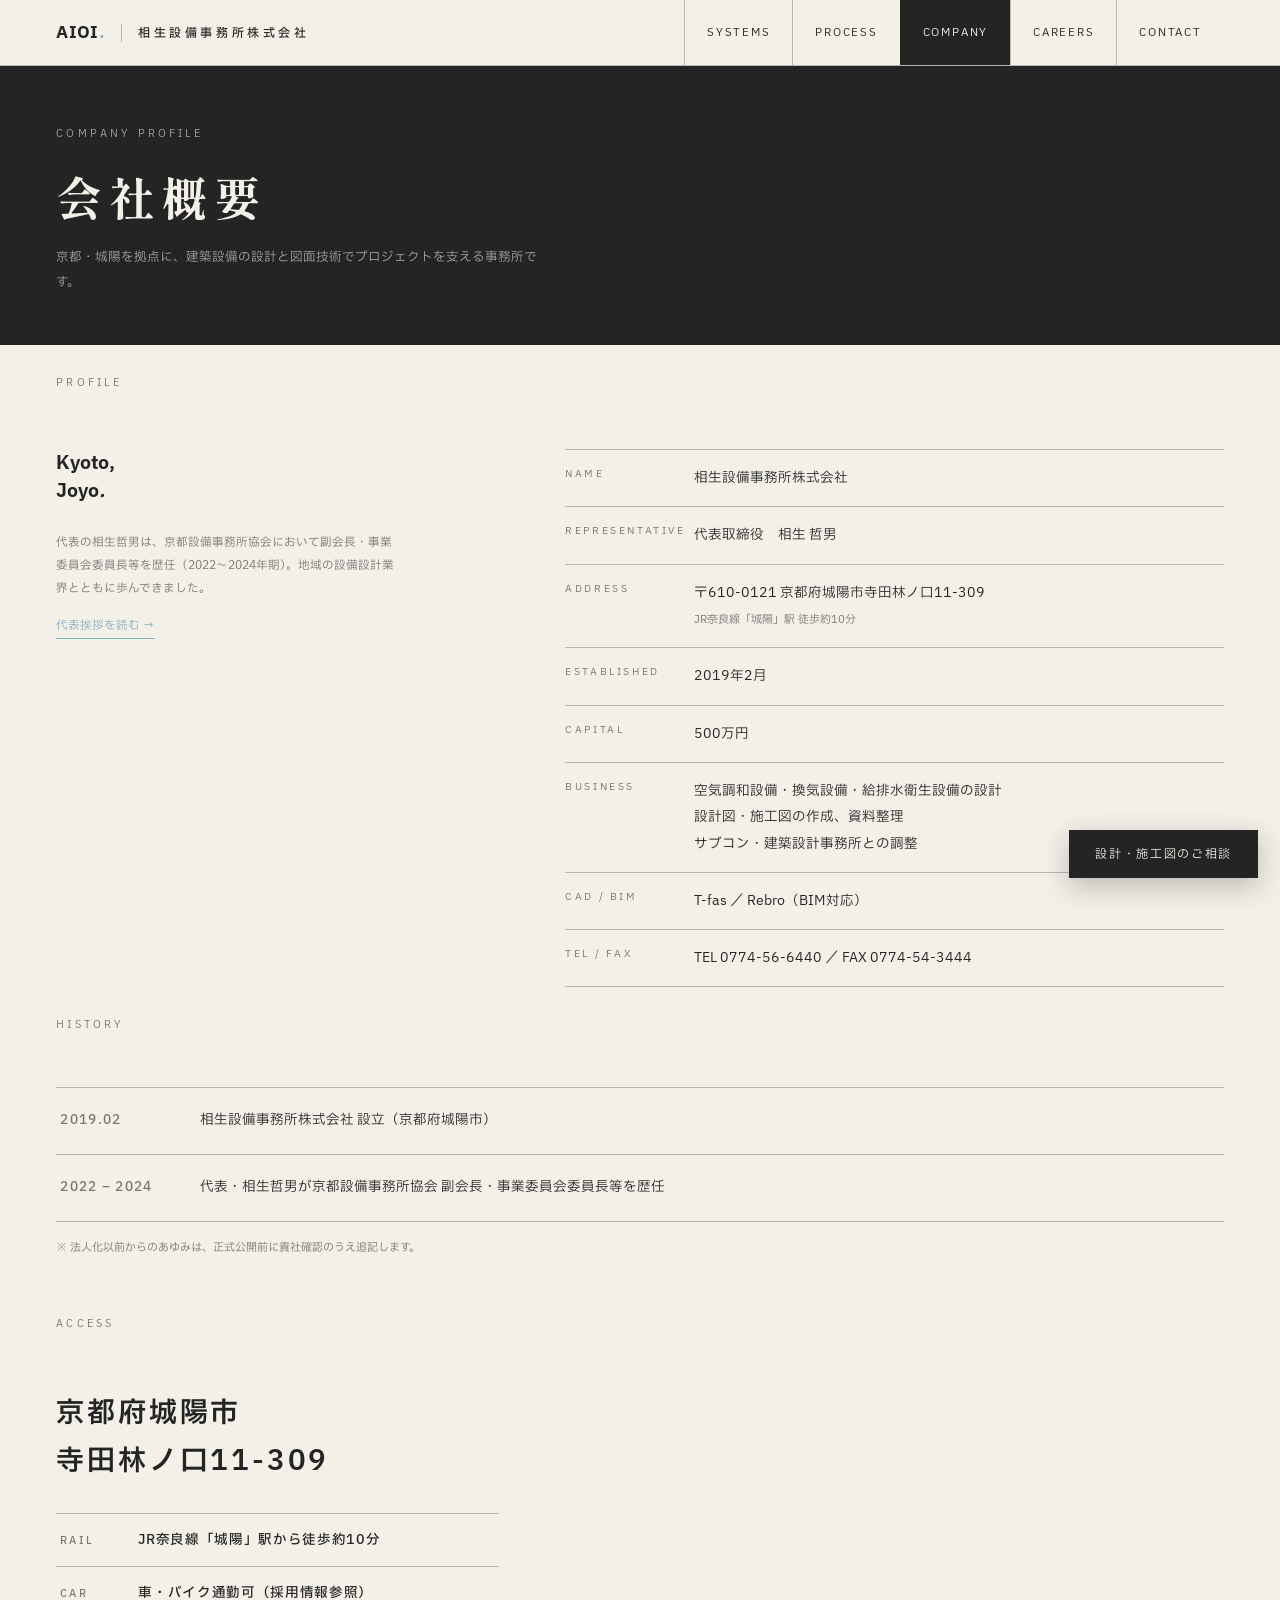
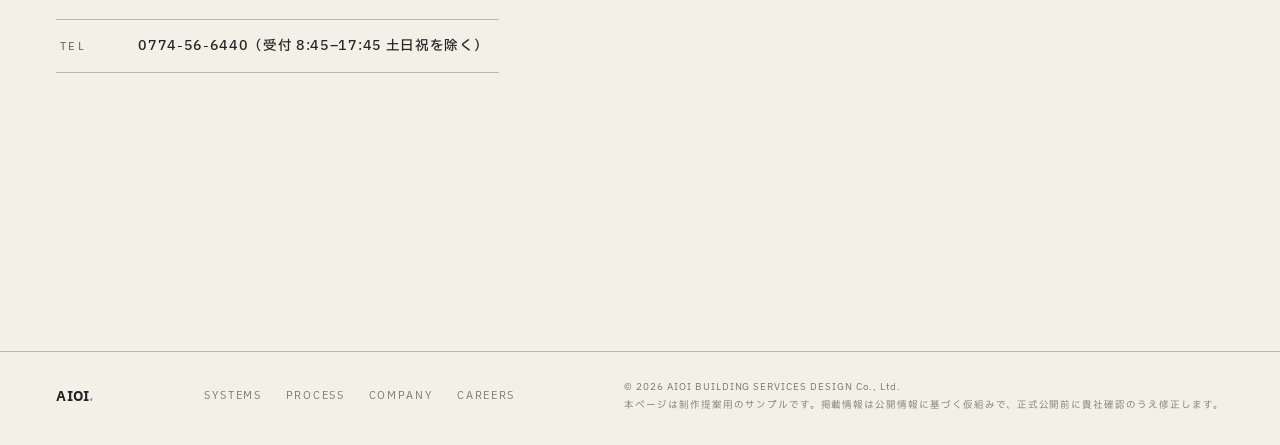
==== commit 0a4bff50: "構成改修: opening/パララックス列/カード/CTA帯/代表ティザー/画像ストリップ/固定CTA" ====
--- a/company.html
+++ b/company.html
@@ -12,6 +12,8 @@
 <link rel="stylesheet" href="assets/css/style.css">
 </head>
 <body>
+
+<a class="float-cta" href="contact.html">設計・施工図のご相談</a>
 
 <header class="site-header">
   <a class="brand" href="index.html">
--- a/assets/css/style.css
+++ b/assets/css/style.css
@@ -806,3 +806,123 @@
   .band{min-height:0; padding:56px 0}
   .band__inner{padding-bottom:0}
 }
+
+/* =========================================================
+   v7 — 参照サイト型の構成移植（opening / パララックス列 /
+   カード / CTA帯 / 代表ティザー / 画像ストリップ / 固定CTA）
+   ========================================================= */
+/* ローディング画面 */
+.opening{
+  position:fixed; inset:0; z-index:200; background:var(--paper);
+  display:flex; align-items:center; justify-content:center;
+  transition:transform .7s cubic-bezier(.7,0,.2,1);
+}
+.opening__logo{
+  font-weight:700; font-size:clamp(34px,5vw,56px); letter-spacing:.02em;
+  opacity:0; transform:translateY(14px);
+  animation:rise .7s .15s cubic-bezier(.2,.6,.2,1) forwards;
+}
+.opening__logo i{font-style:normal; color:var(--steel)}
+.opening.is-done{transform:translateY(-100%)}
+.opening.is-done .opening__logo{opacity:0; transition:opacity .3s}
+html.is-opening{overflow:hidden}
+
+/* 右下固定CTA */
+.float-cta{
+  position:fixed; right:22px; bottom:22px; z-index:90;
+  background:var(--graphite); color:var(--paper);
+  font-size:12px; letter-spacing:.14em; padding:15px 26px;
+  box-shadow:0 8px 28px rgba(36,36,36,.28);
+  transition:background .25s,color .25s,transform .25s;
+}
+.float-cta:hover{background:var(--steel); color:var(--graphite); transform:translateY(-2px)}
+
+/* STATEMENT + パララックス画像列 */
+.stmt{overflow:hidden; padding:clamp(60px,9vh,110px) var(--pad) clamp(30px,4vh,50px)}
+.stmt__body{max-width:760px}
+.stmt__body h2{
+  margin-top:20px; font-family:var(--min); font-weight:800;
+  font-size:clamp(26px,3.3vw,46px); line-height:1.65; letter-spacing:.06em;
+}
+.stmt__body h2 i{font-style:normal; color:var(--steel)}
+.stmt__body p{margin-top:16px; font-size:12.5px; line-height:2; color:var(--ink-60); max-width:44em}
+.stmt__cols{
+  display:grid; grid-template-columns:repeat(3,1fr); gap:clamp(14px,2vw,28px);
+  margin-top:clamp(72px,10vh,110px); align-items:start;
+}
+.stmt__col{display:flex; flex-direction:column; gap:clamp(14px,2vw,28px); will-change:transform}
+.stmt__col:nth-child(2){margin-top:60px}
+.stmt__col:nth-child(3){margin-top:26px}
+.stmt__col figure{margin:0; aspect-ratio:4/5}
+.stmt__col img{width:100%; height:100%; object-fit:cover}
+
+/* SYSTEMS カード */
+.syscards{
+  display:grid; grid-template-columns:repeat(3,1fr); gap:clamp(18px,2.4vw,34px);
+  padding:clamp(28px,4vh,48px) 0 clamp(44px,6vh,72px);
+}
+.syscard figure{margin:0; aspect-ratio:4/3; overflow:hidden}
+.syscard img{width:100%; height:100%; object-fit:cover; transition:transform .6s cubic-bezier(.2,.6,.2,1)}
+.syscard:hover img{transform:scale(1.05)}
+.syscard__tx{padding-top:18px}
+.syscard__tx .no{font-size:11px; letter-spacing:.2em; color:var(--ink-60)}
+.syscard__tx b{
+  display:block; margin-top:10px; font-weight:600;
+  font-size:clamp(21px,1.9vw,27px); line-height:1.2; letter-spacing:.02em;
+}
+.syscard__tx .jp{display:block; margin-top:8px; font-size:11.5px; letter-spacing:.26em; color:var(--ink-60)}
+.syscard__tx p{margin-top:14px; font-size:12.5px; line-height:2; color:var(--ink-60)}
+
+/* CTA帯 */
+.ctaband{background:var(--graphite); color:var(--paper); margin:clamp(20px,3vh,40px) 0 0}
+.ctaband__inner{
+  display:flex; align-items:center; justify-content:center; gap:clamp(24px,4vw,54px);
+  flex-wrap:wrap; padding:clamp(44px,6vh,72px) var(--pad);
+}
+.ctaband__btn{
+  background:var(--paper); color:var(--graphite);
+  font-size:13px; font-weight:600; letter-spacing:.14em; padding:20px 54px;
+  transition:background .25s,color .25s;
+}
+.ctaband__btn:hover{background:var(--steel)}
+.ctaband__tel{font-size:14px; letter-spacing:.12em; color:var(--paper-60)}
+
+/* 代表ティザー（つくる人型） */
+.people{padding-bottom:clamp(44px,6vh,72px)}
+.people__inner{
+  display:grid; grid-template-columns:minmax(0,2fr) minmax(0,3fr); gap:clamp(30px,5vw,70px);
+  align-items:center; padding-top:clamp(28px,4vh,48px);
+}
+.people__ph{margin:0; aspect-ratio:4/3}
+.people__tx h3{font-weight:600; font-size:clamp(22px,2.4vw,32px); letter-spacing:.08em; line-height:1.8}
+.people__name{margin-top:20px; font-size:13px; letter-spacing:.14em}
+.people__tx p:last-child{margin-top:18px; font-size:12.5px}
+
+/* 画像オートストリップ（CAREERS黒帯下部） */
+.strip{overflow:hidden; padding-bottom:clamp(44px,6vh,64px)}
+.strip__track{
+  display:flex; gap:18px; width:max-content;
+  animation:stripmove 46s linear infinite;
+}
+.strip img{
+  width:clamp(200px,24vw,330px); aspect-ratio:4/3; object-fit:cover;
+  filter:grayscale(1) contrast(1.05) brightness(.9);
+}
+@keyframes stripmove{to{transform:translateX(-50%)}}
+
+@media (max-width:1080px){
+  .people__inner{grid-template-columns:1fr; gap:26px}
+}
+@media (max-width:760px){
+  .stmt__cols{gap:10px; margin-top:30px}
+  .stmt__col{gap:10px}
+  .stmt__col:nth-child(2){margin-top:34px}
+  .syscards{grid-template-columns:1fr; gap:34px}
+  .float-cta{right:14px; bottom:14px; padding:13px 20px; font-size:11px}
+  .ctaband__btn{padding:17px 38px}
+  .strip img{width:56vw}
+}
+@media (prefers-reduced-motion:reduce){
+  .strip__track{animation:none}
+  .opening{display:none}
+}
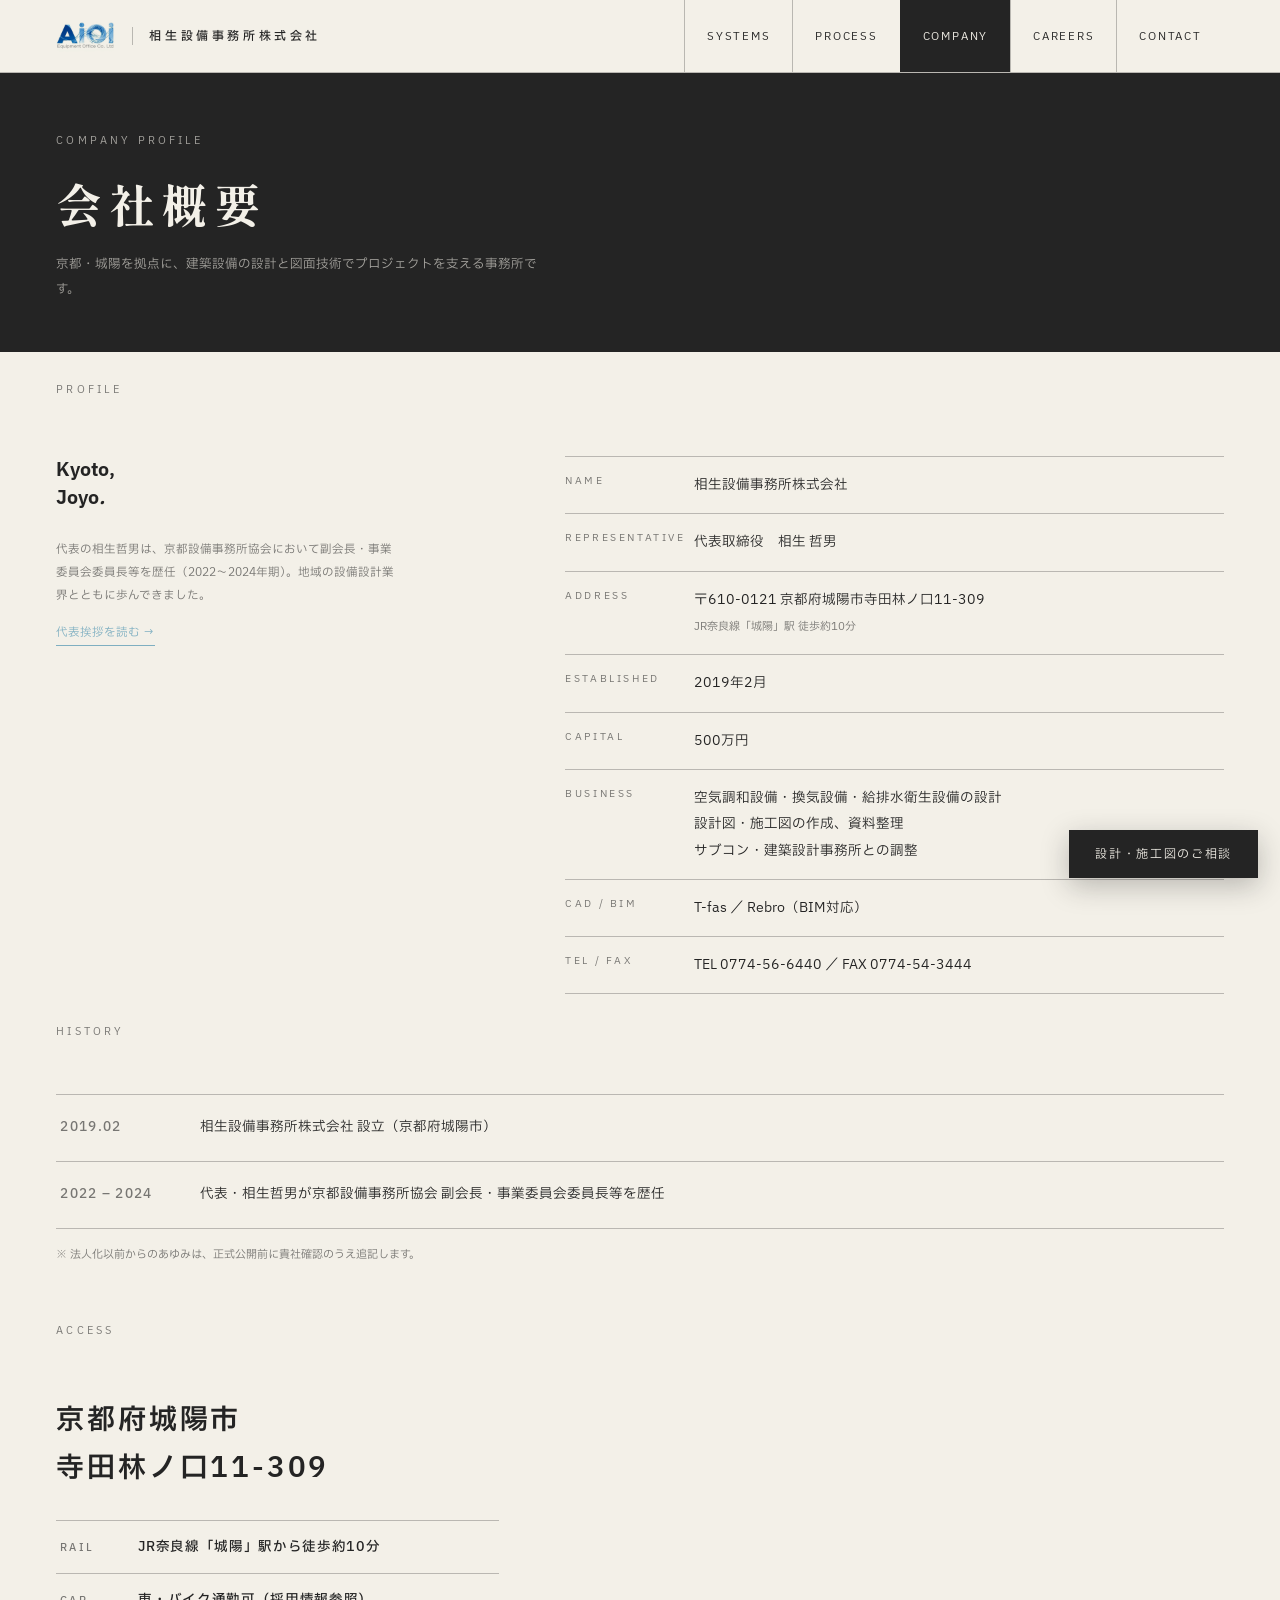
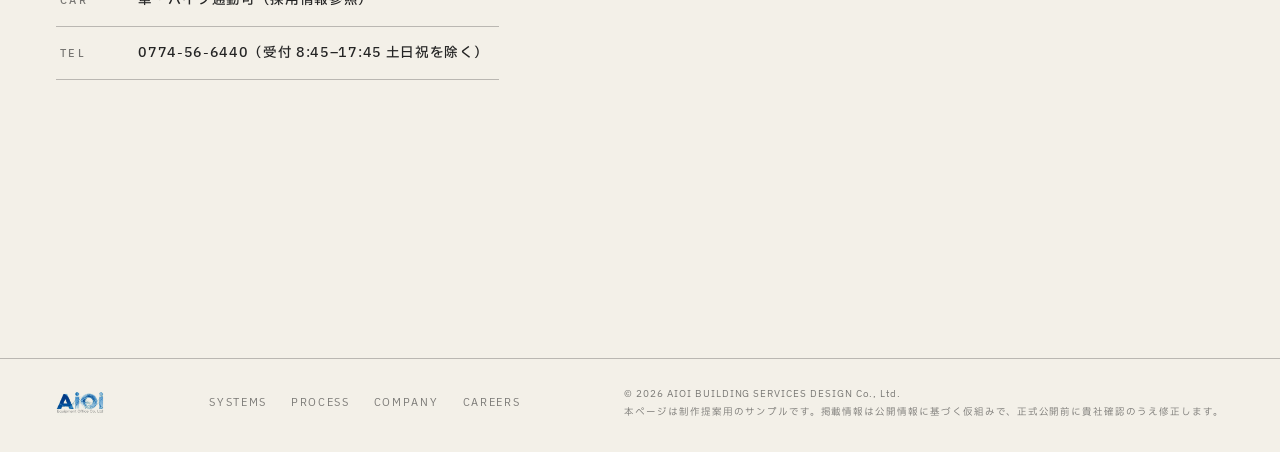
==== commit f97d0bbc: "実ロゴ導入: ローディング・ヘッダー・フッター" ====
--- a/company.html
+++ b/company.html
@@ -17,7 +17,7 @@
 
 <header class="site-header">
   <a class="brand" href="index.html">
-    <span class="brand__mark en">AIOI<i>.</i></span>
+    <img class="brand__logo" src="assets/img/logo-s.png" alt="AIOI 相生設備事務所">
     <span class="brand__jp">相生設備事務所株式会社</span>
   </a>
   <nav class="gnav">
@@ -94,7 +94,7 @@
 </section>
 
 <footer class="site-footer">
-  <span class="brand__mark en">AIOI<i>.</i></span>
+  <img class="brand__logo brand__logo--ft" src="assets/img/logo-s.png" alt="AIOI" loading="lazy">
   <nav>
     <a href="index.html#systems">SYSTEMS</a>
     <a href="index.html#process">PROCESS</a>
--- a/assets/css/style.css
+++ b/assets/css/style.css
@@ -926,3 +926,15 @@
   .strip__track{animation:none}
   .opening{display:none}
 }
+
+
+/* =========================================================
+   v7.1 — 実ロゴ導入（Instagramプロフィールの公式ロゴ）
+   ========================================================= */
+.brand__logo{height:32px; width:auto; display:block}
+.site-footer .brand__logo--ft{height:26px}
+.opening__logo{width:clamp(180px,26vw,320px)}
+.opening__logo img{width:100%; height:auto; display:block}
+@media (max-width:760px){
+  .brand__logo{height:28px}
+}
